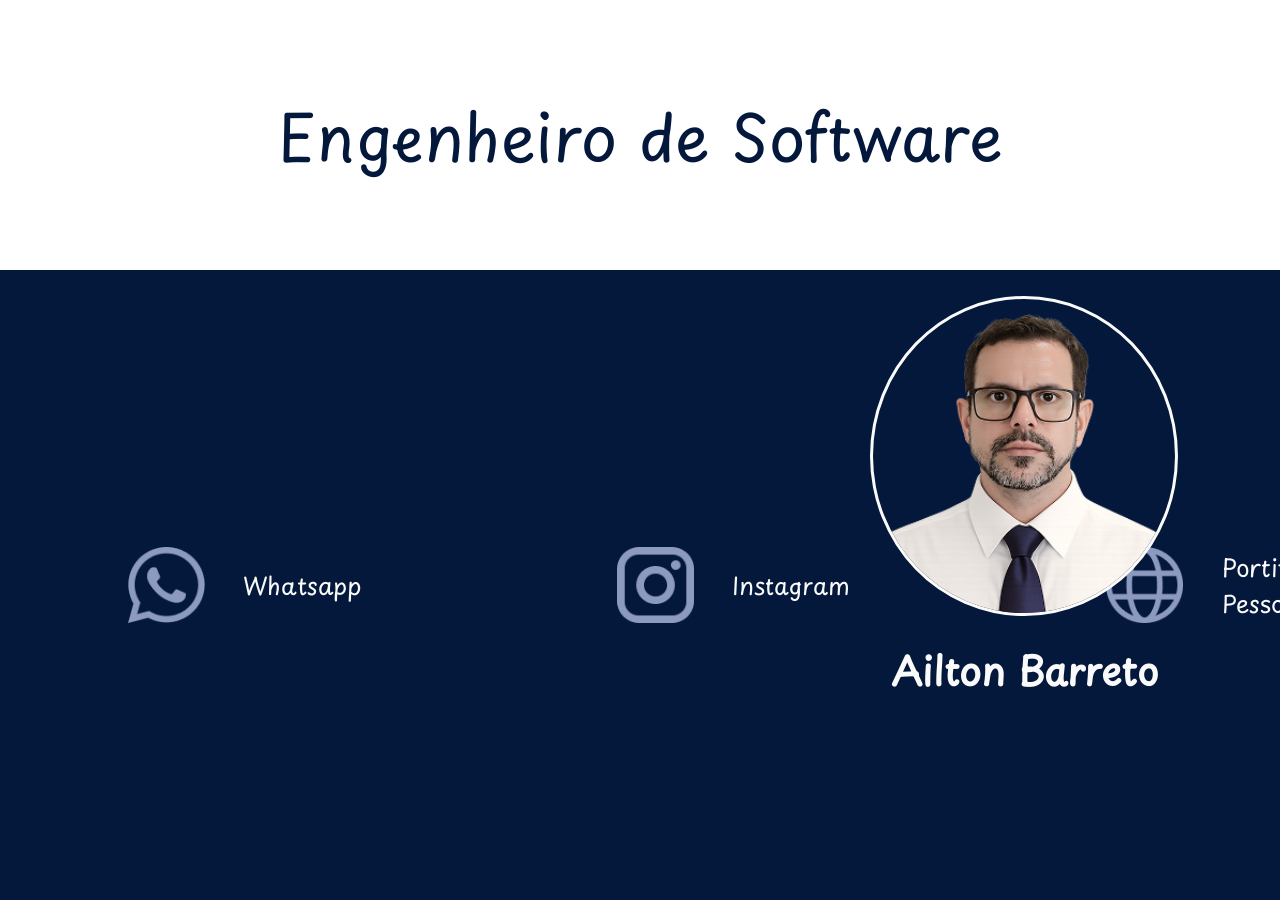
==== ailton-barreto/index.html @ 90d1ba90 "update" ====
<!DOCTYPE html>
<html lang="pt-BR">

<head>
    <meta charset="UTF-8">
    <meta name="viewport" content="width=device-width, initial-scale=1.0">
    <link rel="stylesheet" href="style.css">
    <link href="https://fonts.googleapis.com/css1?family=Material+Symbols+Outlined" rel="stylesheet" />
    <link rel="shortcut icon" href="./img/id-card.png" type="image/x-icon">
    <title>Cartão de Visita</title>
</head>

<body>

    <div class="container">

        <div class="left_side">

            <p>Engenheiro de Software</p>

        </div>

        <div class="right_side">

            <p class="binary">
                1010101010010101010101101010101010101010101000101101000101010101101010<br>
                0101010101001010101010110101010101010101010100010110100010101010110101<br>
                0101010101001010101010110101010101010101010100010110100010101010110101<br>
                1010101010010101010101101010101010101010101000101101000101010101101001<br>
                0101010101001010101010110101010101010101010100010110100010101010110101<br>
                0101010101001010101010110101010101010101010100010110100010101010110101<br>
                0101010101001010101010110101010101010101010100010110100010101010110101<br>
            </p>


            <div class="avatar">

                <img src="./img/avatar.png">

                <h1>Ailton Barreto</h1>

            </div>


            <div class="icons">

                
                <a href="https://wa.me/5516994632838" target="_blank">
                    <img src="./img/whatsapp.png">
                    <p>Whatsapp</p>
                </a>

                <a href="https://www.instagram.com/ailtonbarretodevasconcelos/" target="_blank">
                    <img src="./img/instagram.png">
                    <p>Instagram</p>
                </a>

                <a href="https://ailtonbarreto.com.br" target="_blank">
                    <img src="./img/website.png">
                    <p>Portifólio Pessoal</p>
                </a>

                <a href="https://www.linkedin.com/in/ailtonbarreto/" target="_blank">
                    <img src="./img/linkedin.png">
                    <p>Linkedin</p>
                </a>


            </div>


        </div>

    </div>


</body>

</html>
---- ailton-barreto/style.css ----
:root {
    --bg: #000000;
    --text-color: #fafafa;
    --sphere-color: #04183b;
}

* {
    margin: 0;
    padding: 0;
    border: 0;
    box-sizing: border-box;
    color: var(--text-color);
    text-decoration: none;
}

@font-face {
    font-family: 'MinhaFonte';
    src: url('font/PlaypenSans-Regular.ttf') format('truetype');
    font-weight: normal;
    font-style: normal;
}


body {
    display: flex;
    flex-direction: column;
    justify-content: center;
    text-align: center;
    background-color: var(--bg);
    font-family: 'MinhaFonte', sans-serif;
    height: 100vh;
    /* overflow: hidden; */
}


.avatar {
    display: flex;
    align-items: center;
    flex-direction: column;
    justify-content: flex-start;
    gap: 4vw;
}

.binary {
    position: absolute;
    top: 0;
    left: 5px;
    margin: 0;
    font-family: monospace;
    font-size: 32px;
    line-height: 1.3;
    letter-spacing: 1px;
    color: #8b9abe;
    z-index: 1;
}

.avatar img {
    width: 80%;
    border-radius: 50%;
    background-color: var(--sphere-color);
    border: 3px solid var(--text-color);
    z-index: 2;
}

.container {
    display: grid;
    grid-template-columns: 25% auto;
    flex-direction: row;
    background-color: #fff;
}

.left_side {
    display: flex;
    align-items: center;
    justify-content: center;
    text-align: center;
    height: 100vh;

    p {
        color: #04183b;
        writing-mode: vertical-rl;
        transform: rotate(180deg);
        margin: 0;
        font-size: 10vw;
    }
}

.right_side {
    background-color: #04183b;
    display: flex;
    flex-direction: column;
    height: 100vh;
    justify-content: space-around;
    position: relative;
    overflow: hidden;
    padding: 10vh 0;

    .icons {
        display: flex;
        flex-direction: column;
        justify-content: space-between;
        gap: 6vw;
        text-align: left;
        width: 100%;

        p{
            font-size: 1.5rem;
        }
        
        a{
            display: flex;
            flex-direction: row;
            justify-content: flex-start;
            align-items: center;
            padding: 0 5vw;
            width: 100%;
            gap: 3vw;
        }

        img {
            width: 8vw;
        }
    }

}

/* -------------------------------------------- */

@media (orientation: landscape) {

    .container {
        display: flex;
        flex-direction: column;
    }

    .left_side {
        display: flex;
        align-items: center;
        justify-content: center;
        text-align: center;
        height: 30vh;

        p {
            color: #04183b;
            writing-mode: horizontal-tb;
            transform: rotate(0deg);
            margin: 0;
            font-size: 5vw;
        }
    }

    .right_side {
        display: flex;
        flex-direction: column;
        height: 70vh;

        .icons {
            display: flex;
            flex-direction: row;
            gap: 10vw;
            margin: 5vw;

            img {
                width: 6vw;
            }
        }

    }

    .binary {
        display: none;
    }

    .avatar {
        display: flex;
        position: absolute;
        height: 100%;
        width: 40%;
        right: 0;
        gap: 2vw;

        h1 {
            font-size: 3vw;
        }
    }

    .avatar img {
        width: 60%;
        margin-top: 2vw;

    }

}
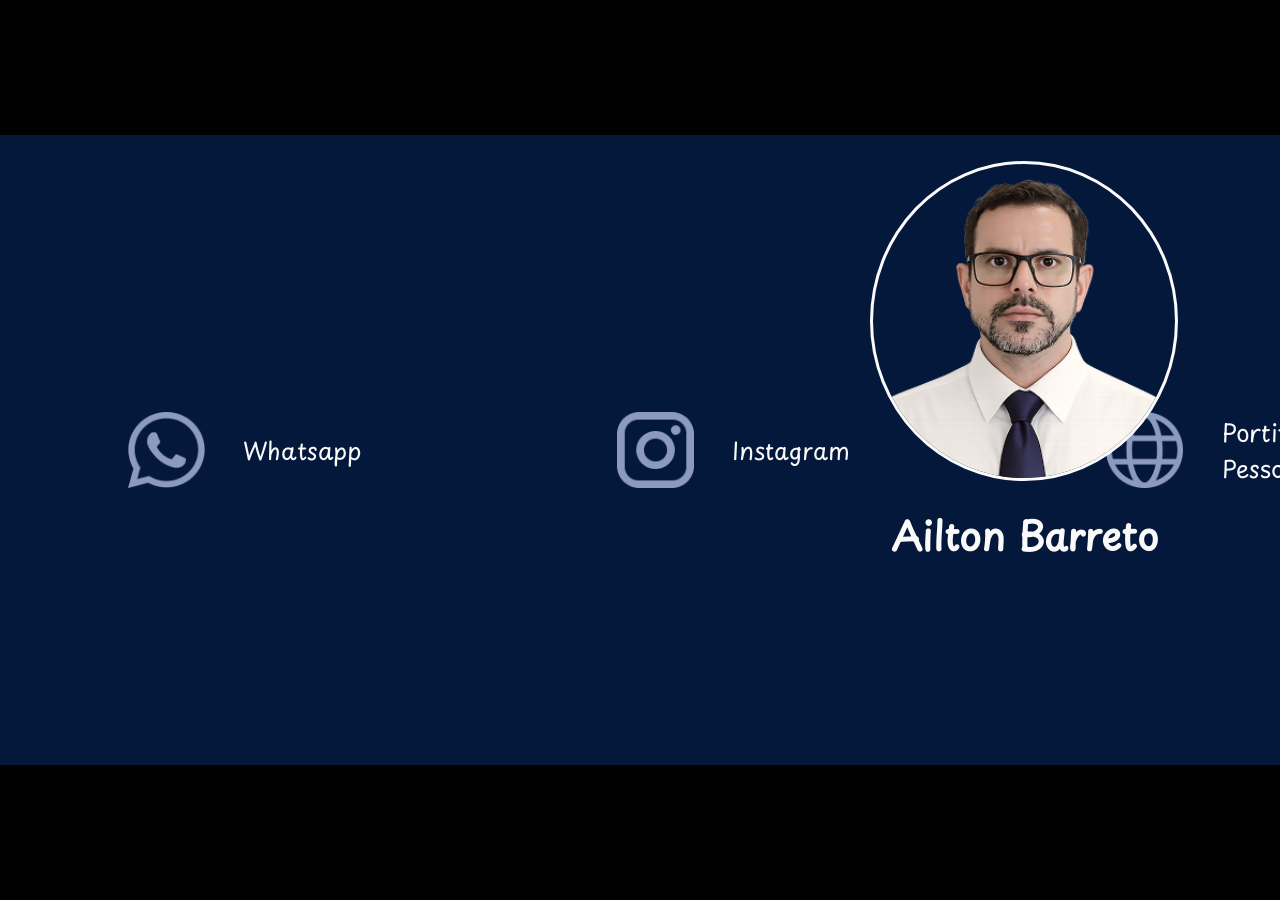
==== commit b47f5900: "update" ====
--- a/ailton-barreto/index.html
+++ b/ailton-barreto/index.html
@@ -14,11 +14,6 @@
 
     <div class="container">
 
-        <div class="left_side">
-
-            <p>Engenheiro de Software</p>
-
-        </div>
 
         <div class="right_side">
 
--- a/ailton-barreto/style.css
+++ b/ailton-barreto/style.css
@@ -55,7 +55,7 @@
 }
 
 .avatar img {
-    width: 80%;
+    width: 70%;
     border-radius: 50%;
     background-color: var(--sphere-color);
     border: 3px solid var(--text-color);
@@ -63,27 +63,11 @@
 }
 
 .container {
-    display: grid;
-    grid-template-columns: 25% auto;
-    flex-direction: row;
-    background-color: #fff;
+    display: flex;
+    flex-direction: column;
+
 }
 
-.left_side {
-    display: flex;
-    align-items: center;
-    justify-content: center;
-    text-align: center;
-    height: 100vh;
-
-    p {
-        color: #04183b;
-        writing-mode: vertical-rl;
-        transform: rotate(180deg);
-        margin: 0;
-        font-size: 10vw;
-    }
-}
 
 .right_side {
     background-color: #04183b;
@@ -133,21 +117,6 @@
         flex-direction: column;
     }
 
-    .left_side {
-        display: flex;
-        align-items: center;
-        justify-content: center;
-        text-align: center;
-        height: 30vh;
-
-        p {
-            color: #04183b;
-            writing-mode: horizontal-tb;
-            transform: rotate(0deg);
-            margin: 0;
-            font-size: 5vw;
-        }
-    }
 
     .right_side {
         display: flex;
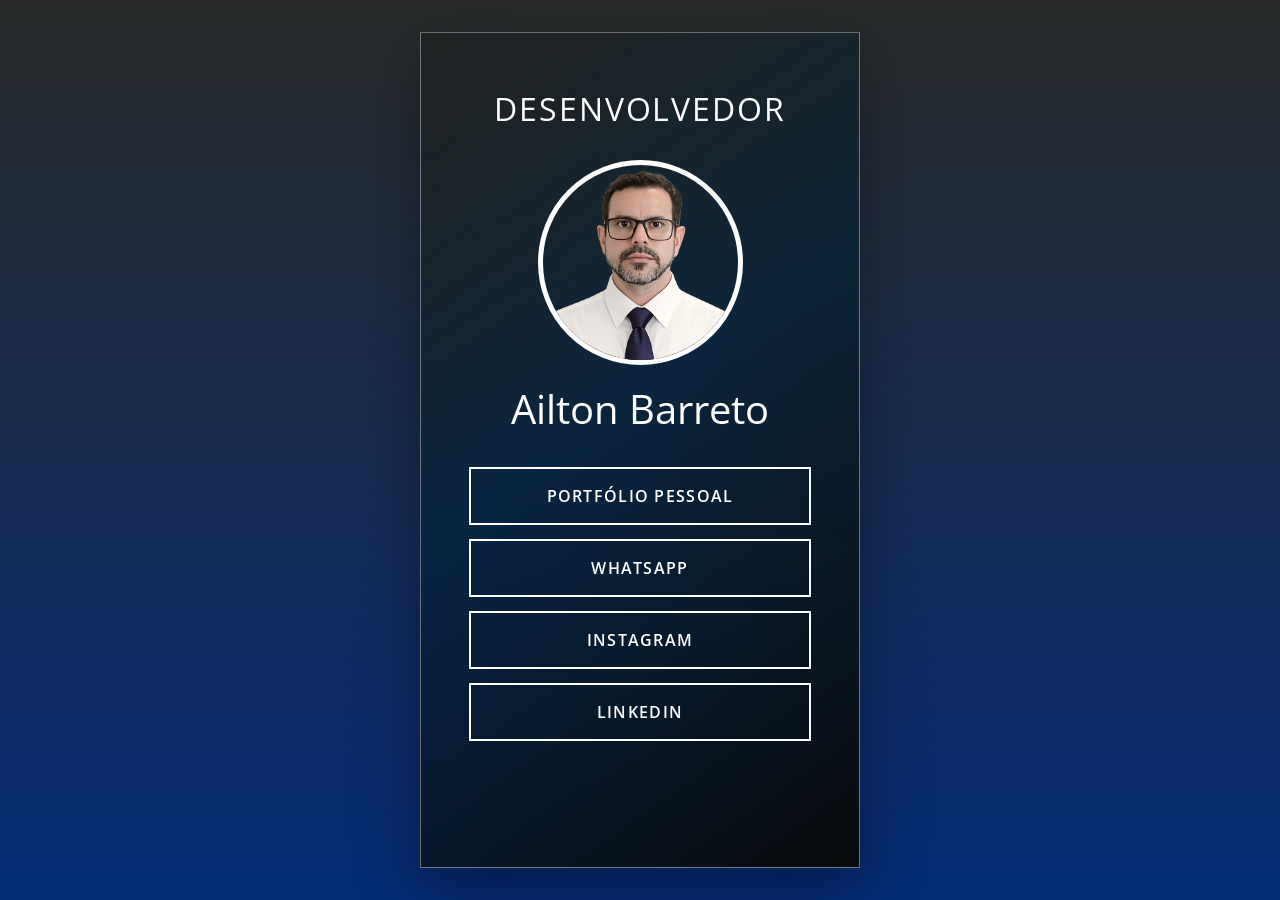
==== commit 7ac1a138: "update css" ====
--- a/ailton-barreto/index.html
+++ b/ailton-barreto/index.html
@@ -4,71 +4,40 @@
 <head>
     <meta charset="UTF-8">
     <meta name="viewport" content="width=device-width, initial-scale=1.0">
+    <link rel="preconnect" href="https://fonts.googleapis.com">
+    <link rel="preconnect" href="https://fonts.gstatic.com" crossorigin>
+    <link href="https://fonts.googleapis.com/css2?family=Open+Sans:wght@400;600;700&display=swap" rel="stylesheet">
     <link rel="stylesheet" href="style.css">
-    <link href="https://fonts.googleapis.com/css1?family=Material+Symbols+Outlined" rel="stylesheet" />
     <link rel="shortcut icon" href="./img/id-card.png" type="image/x-icon">
     <title>Cartão de Visita</title>
 </head>
 
 <body>
-
-    <div class="container">
-
-
-        <div class="right_side">
-
-            <p class="binary">
-                1010101010010101010101101010101010101010101000101101000101010101101010<br>
-                0101010101001010101010110101010101010101010100010110100010101010110101<br>
-                0101010101001010101010110101010101010101010100010110100010101010110101<br>
-                1010101010010101010101101010101010101010101000101101000101010101101001<br>
-                0101010101001010101010110101010101010101010100010110100010101010110101<br>
-                0101010101001010101010110101010101010101010100010110100010101010110101<br>
-                0101010101001010101010110101010101010101010100010110100010101010110101<br>
-            </p>
-
+    <main class="container">
+        <section class="right_side" aria-labelledby="card-title">
+            <h2 class="card-title" id="card-title">Desenvolvedor</h2>
 
             <div class="avatar">
-
-                <img src="./img/avatar.png">
-
+                <img src="./img/avatar.png" alt="Foto de Ailton Barreto">
                 <h1>Ailton Barreto</h1>
-
             </div>
 
-
-            <div class="icons">
-
-                
-                <a href="https://wa.me/5516994632838" target="_blank">
-                    <img src="./img/whatsapp.png">
-                    <p>Whatsapp</p>
+            <nav class="contact-links" aria-label="Links de contato e redes profissionais">
+                <a href="https://ailtonbarreto.com.br" target="_blank" rel="noopener noreferrer">
+                    Portfólio Pessoal
                 </a>
-
-                <a href="https://www.instagram.com/ailtonbarretodevasconcelos/" target="_blank">
-                    <img src="./img/instagram.png">
-                    <p>Instagram</p>
+                <a href="https://wa.me/5516994632838" target="_blank" rel="noopener noreferrer">
+                    WhatsApp
                 </a>
-
-                <a href="https://ailtonbarreto.com.br" target="_blank">
-                    <img src="./img/website.png">
-                    <p>Portifólio Pessoal</p>
+                <a href="https://www.instagram.com/ailtonbarretodevasconcelos/" target="_blank" rel="noopener noreferrer">
+                    Instagram
                 </a>
-
-                <a href="https://www.linkedin.com/in/ailtonbarreto/" target="_blank">
-                    <img src="./img/linkedin.png">
-                    <p>Linkedin</p>
+                <a href="https://www.linkedin.com/in/ailtonbarreto/" target="_blank" rel="noopener noreferrer">
+                    LinkedIn
                 </a>
-
-
-            </div>
-
-
-        </div>
-
-    </div>
-
-
+            </nav>
+        </section>
+    </main>
 </body>
 
 </html>
--- a/ailton-barreto/style.css
+++ b/ailton-barreto/style.css
@@ -1,162 +1,119 @@
 :root {
-    --bg: #000000;
-    --text-color: #fafafa;
-    --sphere-color: #04183b;
+    color-scheme: dark;
+    --gold: #ffffff;
+    --card: #0221359a;
+    --text: #f7f3e8;
 }
 
 * {
+    box-sizing: border-box;
     margin: 0;
     padding: 0;
-    border: 0;
-    box-sizing: border-box;
-    color: var(--text-color);
-    text-decoration: none;
 }
 
-@font-face {
-    font-family: 'MinhaFonte';
-    src: url('font/PlaypenSans-Regular.ttf') format('truetype');
-    font-weight: normal;
-    font-style: normal;
+body {
+    min-height: 100vh;
+    display: flex;
+    justify-content: center;
+    padding: 32px 16px;
+    background: linear-gradient(180deg, #282a29 0%, #042b75 100%);
+    color: var(--text);
+    font-family: "Open Sans", sans-serif;
 }
 
+.container {
+    width: min(100%, 440px);
+}
 
-body {
+.right_side {
+    min-height: min(900px, calc(100vh - 64px));
     display: flex;
     flex-direction: column;
-    justify-content: center;
-    text-align: center;
-    background-color: var(--bg);
-    font-family: 'MinhaFonte', sans-serif;
-    height: 100vh;
-    /* overflow: hidden; */
+    align-items: center;
+    padding: clamp(30px, 7vw, 54px) clamp(24px, 8vw, 48px);
+    background:
+        radial-gradient(ellipse at 100% 55%, rgba(22, 19, 10, 0.08), transparent 35%),
+        linear-gradient(145deg, #202222, var(--card) 45%, #090a0a);
+    border: 1px solid rgba(248, 248, 248, 0.4);
+    box-shadow: 0 20px 60px rgba(0, 0, 0, 0.35);
 }
 
+.card-title {
+    margin-bottom: 30px;
+    color: var(--gold);
+    font-size: clamp(1.35rem, 6vw, 2rem);
+    font-weight: 400;
+    letter-spacing: 0.06em;
+    text-align: center;
+    text-transform: uppercase;
+}
 
 .avatar {
     display: flex;
+    flex-direction: column;
     align-items: center;
-    flex-direction: column;
-    justify-content: flex-start;
-    gap: 4vw;
-}
-
-.binary {
-    position: absolute;
-    top: 0;
-    left: 5px;
-    margin: 0;
-    font-family: monospace;
-    font-size: 32px;
-    line-height: 1.3;
-    letter-spacing: 1px;
-    color: #8b9abe;
-    z-index: 1;
+    gap: 20px;
+    margin-bottom: 34px;
+    text-align: center;
 }
 
 .avatar img {
-    width: 70%;
+    width: clamp(150px, 46vw, 205px);
+    aspect-ratio: 1;
+    border: 5px solid var(--gold);
     border-radius: 50%;
-    background-color: var(--sphere-color);
-    border: 3px solid var(--text-color);
-    z-index: 2;
+    object-fit: cover;
 }
 
-.container {
+.avatar h1 {
+    color: var(--gold);
+    font-size: clamp(1.8rem, 8vw, 2.5rem);
+    font-weight: 400;
+    line-height: 1.2;
+}
+
+.contact-links {
+    width: 100%;
     display: flex;
     flex-direction: column;
-
+    gap: 14px;
 }
 
+.contact-links a {
+    min-height: 58px;
+    display: flex;
+    align-items: center;
+    justify-content: center;
+    padding: 12px 16px;
+    border: 2px solid var(--gold);
+    color: var(--gold);
+    font-size: 1rem;
+    font-weight: 600;
+    letter-spacing: 0.08em;
+    text-align: center;
+    text-decoration: none;
+    text-transform: uppercase;
+    transition: background-color 160ms ease, color 160ms ease;
+}
 
-.right_side {
-    background-color: #04183b;
-    display: flex;
-    flex-direction: column;
-    height: 100vh;
-    justify-content: space-around;
-    position: relative;
-    overflow: hidden;
-    padding: 10vh 0;
+.contact-links a:hover,
+.contact-links a:focus-visible {
+    background-color: var(--gold);
+    color: #171717;
+}
 
-    .icons {
-        display: flex;
-        flex-direction: column;
-        justify-content: space-between;
-        gap: 6vw;
-        text-align: left;
-        width: 100%;
+.contact-links a:focus-visible {
+    outline: 3px solid var(--text);
+    outline-offset: 4px;
+}
 
-        p{
-            font-size: 1.5rem;
-        }
-        
-        a{
-            display: flex;
-            flex-direction: row;
-            justify-content: flex-start;
-            align-items: center;
-            padding: 0 5vw;
-            width: 100%;
-            gap: 3vw;
-        }
-
-        img {
-            width: 8vw;
-        }
+@media (max-width: 360px) {
+    body {
+        padding: 16px 10px;
     }
 
+    .right_side {
+        min-height: calc(100vh - 32px);
+        padding: 28px 20px;
+    }
 }
-
-/* -------------------------------------------- */
-
-@media (orientation: landscape) {
-
-    .container {
-        display: flex;
-        flex-direction: column;
-    }
-
-
-    .right_side {
-        display: flex;
-        flex-direction: column;
-        height: 70vh;
-
-        .icons {
-            display: flex;
-            flex-direction: row;
-            gap: 10vw;
-            margin: 5vw;
-
-            img {
-                width: 6vw;
-            }
-        }
-
-    }
-
-    .binary {
-        display: none;
-    }
-
-    .avatar {
-        display: flex;
-        position: absolute;
-        height: 100%;
-        width: 40%;
-        right: 0;
-        gap: 2vw;
-
-        h1 {
-            font-size: 3vw;
-        }
-    }
-
-    .avatar img {
-        width: 60%;
-        margin-top: 2vw;
-
-    }
-
-}
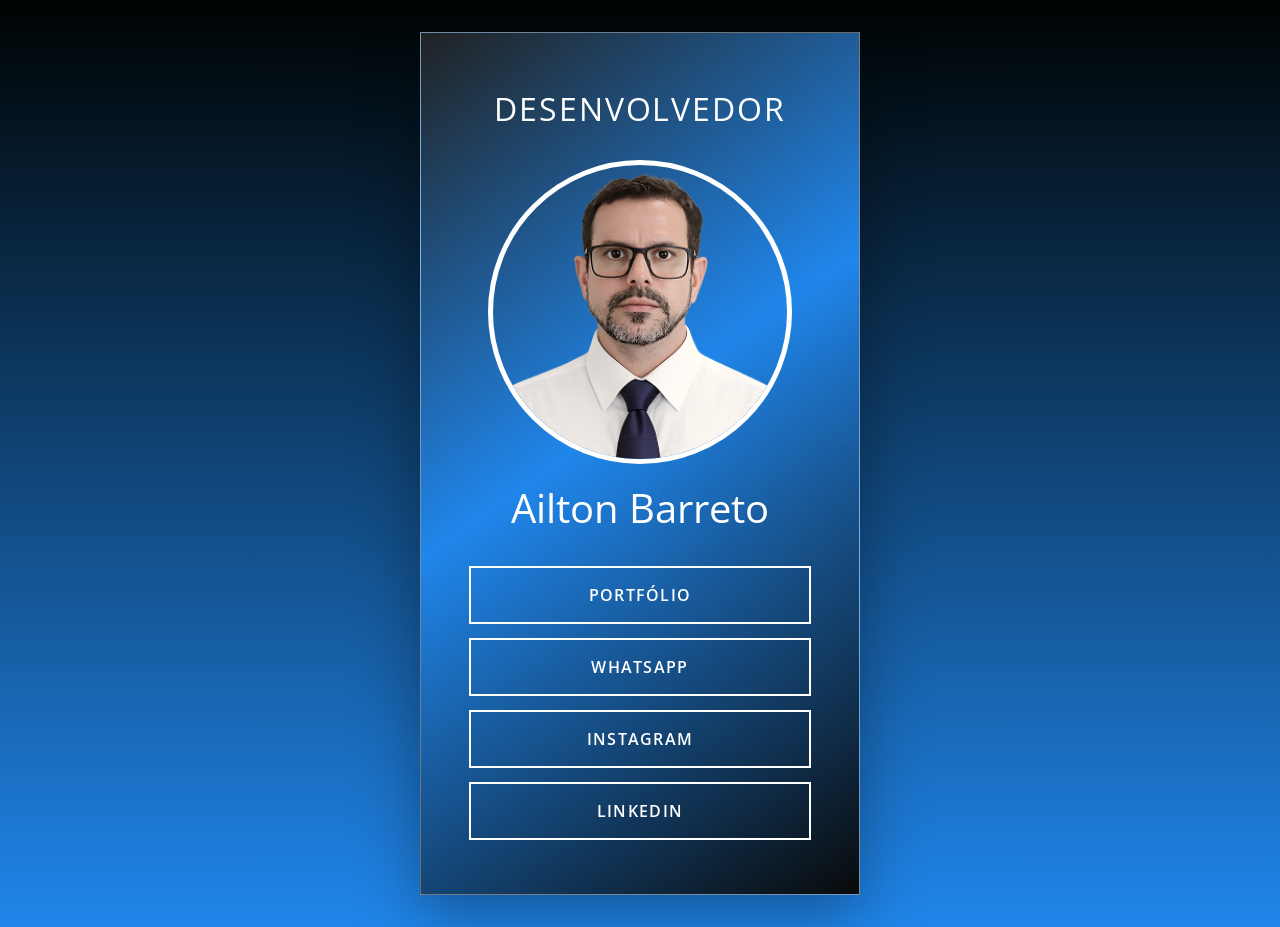
==== commit 8a63911f: "update" ====
--- a/ailton-barreto/index.html
+++ b/ailton-barreto/index.html
@@ -24,7 +24,7 @@
 
             <nav class="contact-links" aria-label="Links de contato e redes profissionais">
                 <a href="https://ailtonbarreto.com.br" target="_blank" rel="noopener noreferrer">
-                    Portfólio Pessoal
+                    Portfólio
                 </a>
                 <a href="https://wa.me/5516994632838" target="_blank" rel="noopener noreferrer">
                     WhatsApp
--- a/ailton-barreto/style.css
+++ b/ailton-barreto/style.css
@@ -1,7 +1,7 @@
 :root {
     color-scheme: dark;
     --gold: #ffffff;
-    --card: #0221359a;
+    --card: #2086EB;
     --text: #f7f3e8;
 }
 
@@ -16,7 +16,7 @@
     display: flex;
     justify-content: center;
     padding: 32px 16px;
-    background: linear-gradient(180deg, #282a29 0%, #042b75 100%);
+    background: linear-gradient(180deg, #000302 0%, #2086EB 100%);
     color: var(--text);
     font-family: "Open Sans", sans-serif;
 }
@@ -58,7 +58,7 @@
 }
 
 .avatar img {
-    width: clamp(150px, 46vw, 205px);
+    width: clamp(150px, 205px);
     aspect-ratio: 1;
     border: 5px solid var(--gold);
     border-radius: 50%;
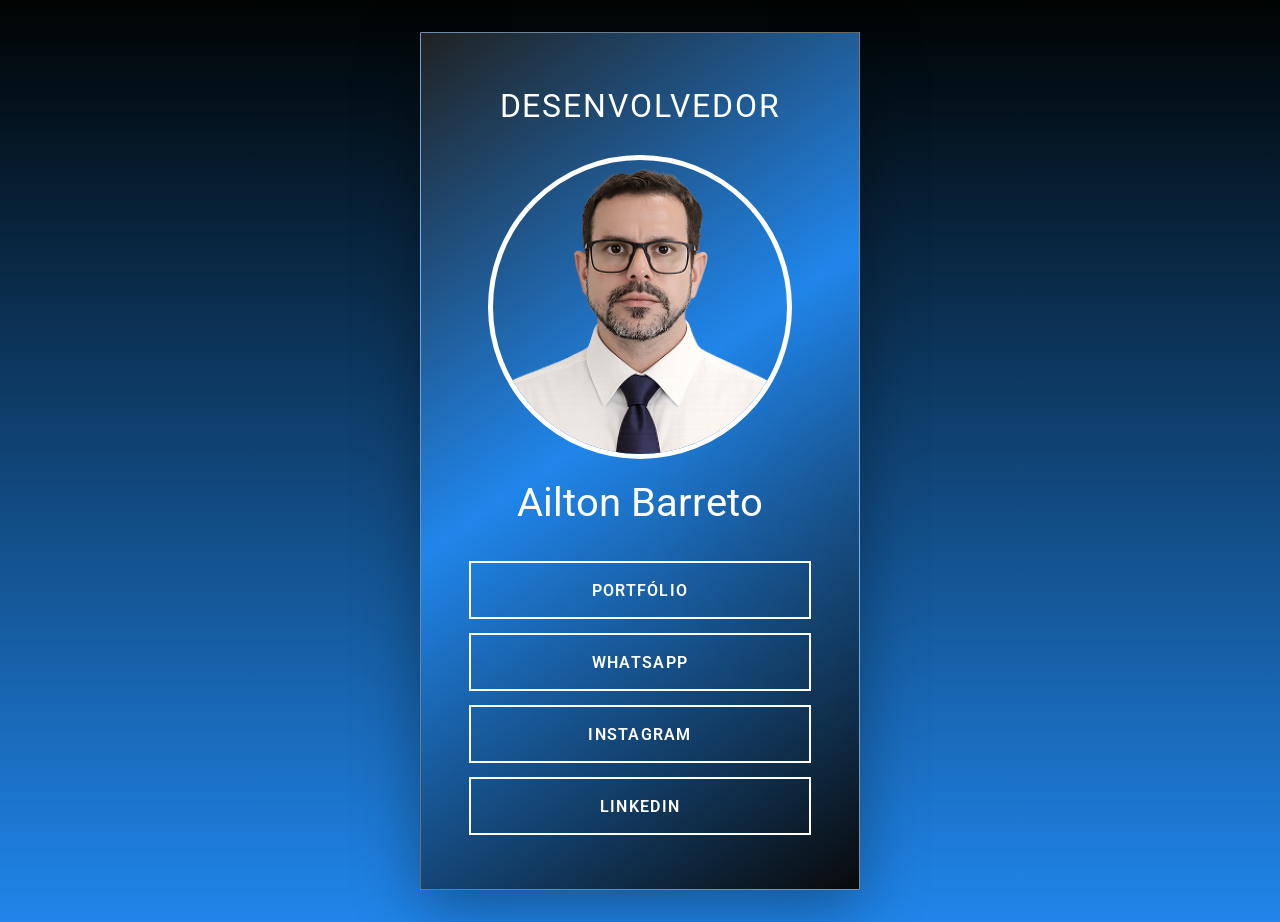
==== commit a04b7767: "update" ====
--- a/ailton-barreto/index.html
+++ b/ailton-barreto/index.html
@@ -4,9 +4,6 @@
 <head>
     <meta charset="UTF-8">
     <meta name="viewport" content="width=device-width, initial-scale=1.0">
-    <link rel="preconnect" href="https://fonts.googleapis.com">
-    <link rel="preconnect" href="https://fonts.gstatic.com" crossorigin>
-    <link href="https://fonts.googleapis.com/css2?family=Open+Sans:wght@400;600;700&display=swap" rel="stylesheet">
     <link rel="stylesheet" href="style.css">
     <link rel="shortcut icon" href="./img/id-card.png" type="image/x-icon">
     <title>Cartão de Visita</title>
--- a/ailton-barreto/style.css
+++ b/ailton-barreto/style.css
@@ -1,9 +1,12 @@
+@import url('https://fonts.googleapis.com/css2?family=Open+Sans:ital,wght@0,300..800;1,300..800&family=Playwrite+NZ+Basic:wght@100..400&family=Roboto:ital,wght@0,100..900;1,100..900&display=swap');
+
 :root {
     color-scheme: dark;
     --gold: #ffffff;
     --card: #2086EB;
     --text: #f7f3e8;
 }
+
 
 * {
     box-sizing: border-box;
@@ -18,7 +21,7 @@
     padding: 32px 16px;
     background: linear-gradient(180deg, #000302 0%, #2086EB 100%);
     color: var(--text);
-    font-family: "Open Sans", sans-serif;
+    font-family: "Roboto", sans-serif;
 }
 
 .container {
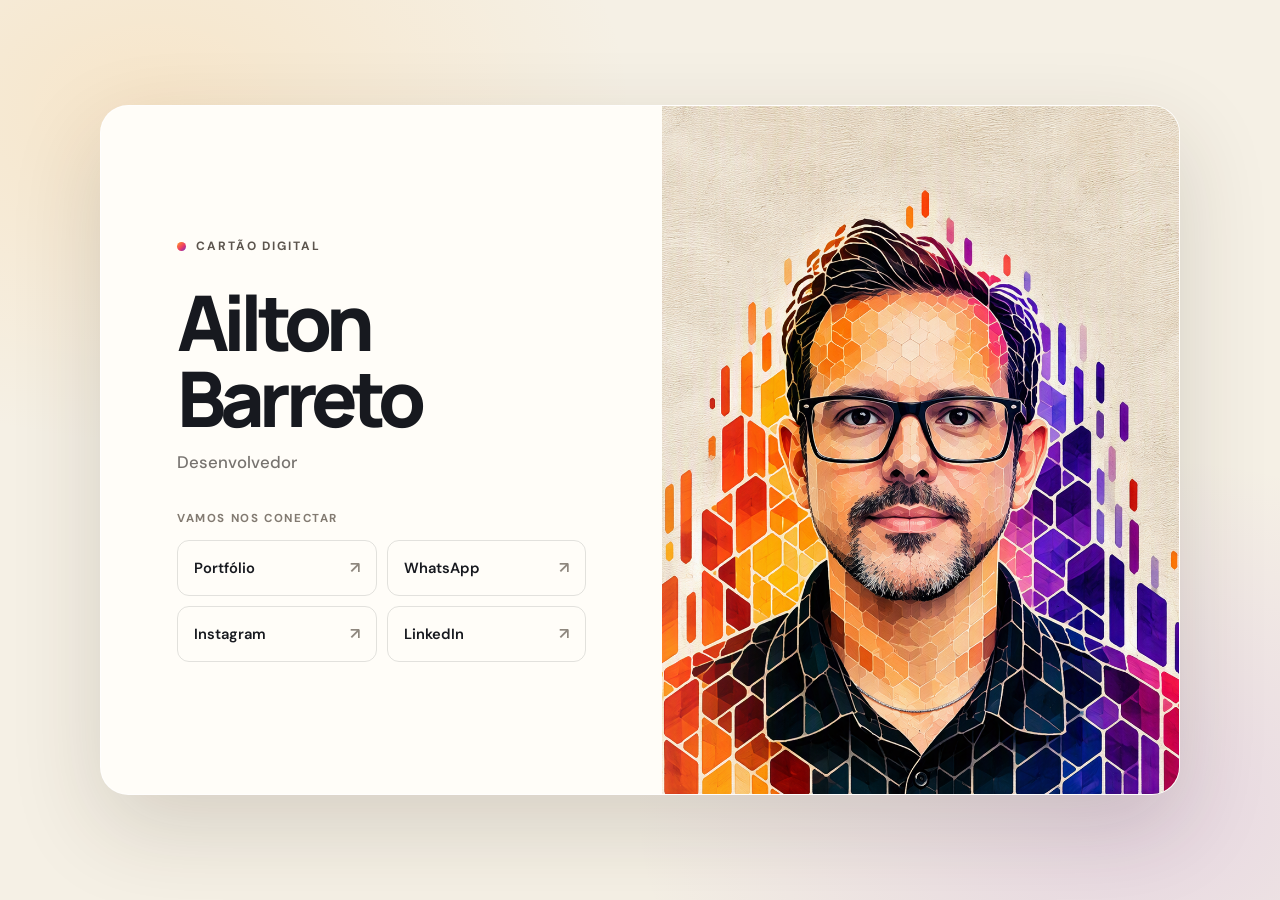
==== commit fa3ef2b8: "update" ====
--- a/ailton-barreto/index.html
+++ b/ailton-barreto/index.html
@@ -12,27 +12,34 @@
 <body>
     <main class="container">
         <section class="right_side" aria-labelledby="card-title">
-            <h2 class="card-title" id="card-title">Desenvolvedor</h2>
+            <div class="profile-content">
+                <h2 class="card-title" id="card-title">Cartão digital</h2>
 
-            <div class="avatar">
-                <img src="./img/avatar.png" alt="Foto de Ailton Barreto">
-                <h1>Ailton Barreto</h1>
+                <div class="avatar">
+                    <h1>Ailton Barreto</h1>
+                    <p class="role">Desenvolvedor</p>
+                </div>
+
+                <p class="contact-heading">Vamos nos conectar</p>
+                <nav class="contact-links" aria-label="Links de contato e redes profissionais">
+                    <a href="https://ailtonbarreto.com.br" target="_blank" rel="noopener noreferrer">
+                        Portfólio
+                    </a>
+                    <a href="https://wa.me/5516994632838" target="_blank" rel="noopener noreferrer">
+                        WhatsApp
+                    </a>
+                    <a href="https://www.instagram.com/ailtonbarretodevasconcelos/" target="_blank" rel="noopener noreferrer">
+                        Instagram
+                    </a>
+                    <a href="https://www.linkedin.com/in/ailtonbarreto/" target="_blank" rel="noopener noreferrer">
+                        LinkedIn
+                    </a>
+                </nav>
             </div>
 
-            <nav class="contact-links" aria-label="Links de contato e redes profissionais">
-                <a href="https://ailtonbarreto.com.br" target="_blank" rel="noopener noreferrer">
-                    Portfólio
-                </a>
-                <a href="https://wa.me/5516994632838" target="_blank" rel="noopener noreferrer">
-                    WhatsApp
-                </a>
-                <a href="https://www.instagram.com/ailtonbarretodevasconcelos/" target="_blank" rel="noopener noreferrer">
-                    Instagram
-                </a>
-                <a href="https://www.linkedin.com/in/ailtonbarreto/" target="_blank" rel="noopener noreferrer">
-                    LinkedIn
-                </a>
-            </nav>
+            <div class="portrait">
+                <img src="./img/Designer%20(2).png" alt="Retrato artístico de Ailton Barreto com fundo geométrico colorido">
+            </div>
         </section>
     </main>
 </body>
--- a/ailton-barreto/style.css
+++ b/ailton-barreto/style.css
@@ -1,12 +1,13 @@
-@import url('https://fonts.googleapis.com/css2?family=Open+Sans:ital,wght@0,300..800;1,300..800&family=Playwrite+NZ+Basic:wght@100..400&family=Roboto:ital,wght@0,100..900;1,100..900&display=swap');
+@import url('https://fonts.googleapis.com/css2?family=DM+Sans:wght@400;500;600;700&family=Manrope:wght@400;500;600;700;800&display=swap');
 
 :root {
-    color-scheme: dark;
-    --gold: #ffffff;
-    --card: #2086EB;
-    --text: #f7f3e8;
-}
-
+    color-scheme: light;
+    --ink: #17191f;
+    --muted: #77736f;
+    --paper: #f5f0e5;
+    --accent: #ff6a24;
+    --line: rgba(23, 25, 31, 0.12);
+}
 
 * {
     box-sizing: border-box;
@@ -16,107 +17,206 @@
 
 body {
     min-height: 100vh;
-    display: flex;
-    justify-content: center;
-    padding: 32px 16px;
-    background: linear-gradient(180deg, #000302 0%, #2086EB 100%);
-    color: var(--text);
-    font-family: "Roboto", sans-serif;
+    display: grid;
+    place-items: center;
+    padding: clamp(18px, 5vw, 64px);
+    background:
+        radial-gradient(ellipse at 12% 12%, rgba(255, 186, 90, 0.2), transparent 30%),
+        radial-gradient(ellipse at 88% 90%, rgba(150, 69, 205, 0.15), transparent 31%),
+        var(--paper);
+    color: var(--ink);
+    font-family: "DM Sans", sans-serif;
 }
 
 .container {
-    width: min(100%, 440px);
+    width: min(100%, 1080px);
 }
 
 .right_side {
-    min-height: min(900px, calc(100vh - 64px));
+    min-height: min(690px, calc(100vh - 64px));
+    display: grid;
+    grid-template-columns: 1fr 0.92fr;
+    overflow: hidden;
+    background: #fffdf8;
+    border: 1px solid rgba(255, 255, 255, 0.8);
+    border-radius: 28px;
+    box-shadow: 0 32px 90px rgba(49, 37, 25, 0.16);
+}
+
+.profile-content {
     display: flex;
     flex-direction: column;
+    align-items: flex-start;
+    justify-content: center;
+    padding: clamp(34px, 6vw, 76px);
+}
+
+.card-title {
+    display: inline-flex;
     align-items: center;
-    padding: clamp(30px, 7vw, 54px) clamp(24px, 8vw, 48px);
-    background:
-        radial-gradient(ellipse at 100% 55%, rgba(22, 19, 10, 0.08), transparent 35%),
-        linear-gradient(145deg, #202222, var(--card) 45%, #090a0a);
-    border: 1px solid rgba(248, 248, 248, 0.4);
-    box-shadow: 0 20px 60px rgba(0, 0, 0, 0.35);
-}
-
-.card-title {
+    gap: 10px;
     margin-bottom: 30px;
-    color: var(--gold);
-    font-size: clamp(1.35rem, 6vw, 2rem);
-    font-weight: 400;
-    letter-spacing: 0.06em;
-    text-align: center;
+    color: #5c554e;
+    font-size: 0.75rem;
+    font-weight: 700;
+    letter-spacing: 0.16em;
     text-transform: uppercase;
 }
 
+.card-title::before {
+    width: 9px;
+    height: 9px;
+    border-radius: 50%;
+    background: linear-gradient(135deg, #ff9a24, #ef3d62 55%, #7228c4);
+    content: "";
+}
+
 .avatar {
-    display: flex;
-    flex-direction: column;
-    align-items: center;
-    gap: 20px;
-    margin-bottom: 34px;
-    text-align: center;
-}
-
-.avatar img {
-    width: clamp(150px, 205px);
-    aspect-ratio: 1;
-    border: 5px solid var(--gold);
-    border-radius: 50%;
-    object-fit: cover;
+    margin-bottom: 38px;
 }
 
 .avatar h1 {
-    color: var(--gold);
-    font-size: clamp(1.8rem, 8vw, 2.5rem);
-    font-weight: 400;
-    line-height: 1.2;
+    font-family: "Manrope", sans-serif;
+    font-size: clamp(2.8rem, 6vw, 5rem);
+    font-weight: 800;
+    letter-spacing: -0.075em;
+    line-height: 0.98;
+}
+
+.role {
+    margin-top: 16px;
+    color: var(--muted);
+    font-size: 1.05rem;
+    font-weight: 500;
+}
+
+.contact-heading {
+    margin-bottom: 14px;
+    color: #827a71;
+    font-size: 0.72rem;
+    font-weight: 700;
+    letter-spacing: 0.14em;
+    text-transform: uppercase;
 }
 
 .contact-links {
     width: 100%;
-    display: flex;
-    flex-direction: column;
-    gap: 14px;
+    display: grid;
+    grid-template-columns: repeat(2, minmax(0, 1fr));
+    gap: 10px;
 }
 
 .contact-links a {
-    min-height: 58px;
+    min-height: 56px;
     display: flex;
     align-items: center;
-    justify-content: center;
-    padding: 12px 16px;
-    border: 2px solid var(--gold);
-    color: var(--gold);
+    justify-content: space-between;
+    gap: 10px;
+    padding: 0 16px;
+    border: 1px solid var(--line);
+    border-radius: 12px;
+    color: var(--ink);
+    font-size: 0.92rem;
+    font-weight: 600;
+    text-decoration: none;
+    transition: transform 160ms ease, border-color 160ms ease, background-color 160ms ease;
+}
+
+.contact-links a::after {
+    color: #8e877e;
+    content: "↗";
     font-size: 1rem;
-    font-weight: 600;
-    letter-spacing: 0.08em;
-    text-align: center;
-    text-decoration: none;
-    text-transform: uppercase;
-    transition: background-color 160ms ease, color 160ms ease;
-}
-
-.contact-links a:hover,
+    transition: color 160ms ease;
+}
+
+.contact-links a:hover {
+    transform: translateY(-2px);
+    border-color: rgba(255, 106, 36, 0.45);
+    background: #fff8f1;
+}
+
+.contact-links a:hover::after {
+    color: var(--accent);
+}
+
 .contact-links a:focus-visible {
-    background-color: var(--gold);
-    color: #171717;
-}
-
-.contact-links a:focus-visible {
-    outline: 3px solid var(--text);
-    outline-offset: 4px;
-}
-
-@media (max-width: 360px) {
+    outline: 3px solid rgba(255, 106, 36, 0.55);
+    outline-offset: 3px;
+}
+
+.portrait {
+    position: relative;
+    min-height: 100%;
+    overflow: hidden;
+    background: #f4e8d1;
+}
+
+.portrait::after {
+    position: absolute;
+    inset: 0;
+    background: linear-gradient(90deg, rgba(255, 253, 248, 0.12), transparent 24%);
+    content: "";
+    pointer-events: none;
+}
+
+.portrait img {
+    width: 100%;
+    height: 100%;
+    position: absolute;
+    inset: 0;
+    object-fit: cover;
+    object-position: center;
+}
+
+@media (max-width: 700px) {
     body {
-        padding: 16px 10px;
+        padding: 18px;
     }
 
     .right_side {
-        min-height: calc(100vh - 32px);
-        padding: 28px 20px;
-    }
-}
+        min-height: 0;
+        grid-template-columns: 1fr;
+        border-radius: 22px;
+    }
+
+    .portrait {
+        min-height: 0;
+        height: clamp(250px, 70vw, 390px);
+        grid-row: 1;
+    }
+
+    .portrait img {
+        object-position: center 60%;
+    }
+
+    .portrait::after {
+        background: linear-gradient(0deg, rgba(255, 253, 248, 0.16), transparent 35%);
+    }
+
+    .profile-content {
+        padding: clamp(28px, 8vw, 44px);
+    }
+
+    .card-title {
+        margin-bottom: 22px;
+    }
+
+    .avatar {
+        margin-bottom: 30px;
+    }
+}
+
+@media (max-width: 380px) {
+    .contact-links {
+        grid-template-columns: 1fr;
+    }
+}
+
+@media (prefers-reduced-motion: reduce) {
+    *,
+    *::before,
+    *::after {
+        scroll-behavior: auto !important;
+        transition-duration: 0.01ms !important;
+    }
+}
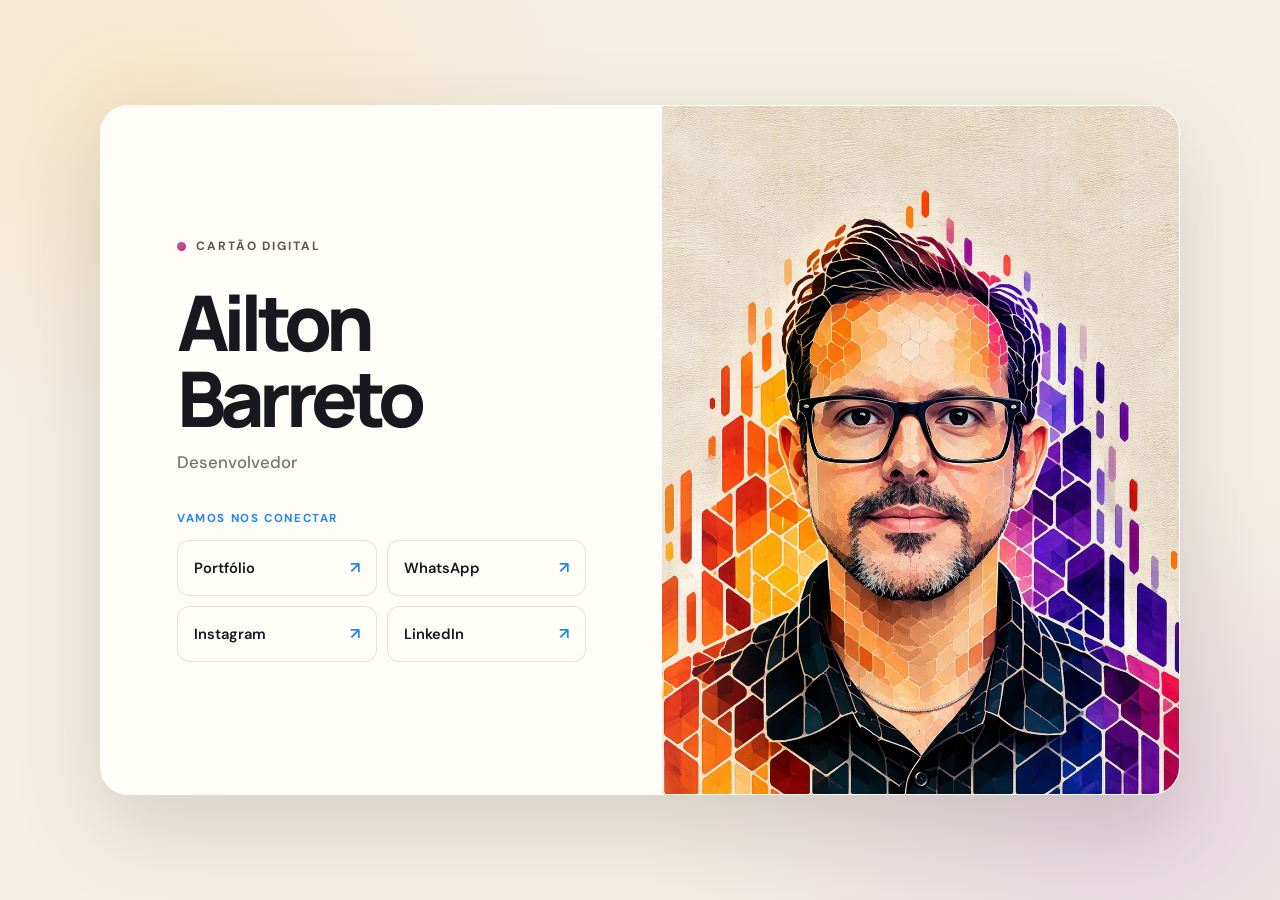
==== commit 400662c4: "update" ====
--- a/ailton-barreto/index.html
+++ b/ailton-barreto/index.html
@@ -38,7 +38,7 @@
             </div>
 
             <div class="portrait">
-                <img src="./img/Designer%20(2).png" alt="Retrato artístico de Ailton Barreto com fundo geométrico colorido">
+                <img src="./img/avatar.webp" alt="Retrato">
             </div>
         </section>
     </main>
--- a/ailton-barreto/style.css
+++ b/ailton-barreto/style.css
@@ -5,7 +5,7 @@
     --ink: #17191f;
     --muted: #77736f;
     --paper: #f5f0e5;
-    --accent: #ff6a24;
+    --accent: #2086EB;
     --line: rgba(23, 25, 31, 0.12);
 }
 
@@ -67,7 +67,7 @@
     width: 9px;
     height: 9px;
     border-radius: 50%;
-    background: linear-gradient(135deg, #ff9a24, #ef3d62 55%, #7228c4);
+    background: linear-gradient(135deg, #2086EB, #ef3d62 55%, #7228c4);
     content: "";
 }
 
@@ -92,7 +92,7 @@
 
 .contact-heading {
     margin-bottom: 14px;
-    color: #827a71;
+    color: #2086EB;
     font-size: 0.72rem;
     font-weight: 700;
     letter-spacing: 0.14em;
@@ -123,7 +123,7 @@
 }
 
 .contact-links a::after {
-    color: #8e877e;
+    color: #2086EB;
     content: "↗";
     font-size: 1rem;
     transition: color 160ms ease;
@@ -131,7 +131,7 @@
 
 .contact-links a:hover {
     transform: translateY(-2px);
-    border-color: rgba(255, 106, 36, 0.45);
+    border-color: #2086EB;
     background: #fff8f1;
 }
 
@@ -140,7 +140,7 @@
 }
 
 .contact-links a:focus-visible {
-    outline: 3px solid rgba(255, 106, 36, 0.55);
+    outline: 3px solid #2086EB;
     outline-offset: 3px;
 }
 
@@ -148,7 +148,6 @@
     position: relative;
     min-height: 100%;
     overflow: hidden;
-    background: #f4e8d1;
 }
 
 .portrait::after {
@@ -174,14 +173,14 @@
     }
 
     .right_side {
-        min-height: 0;
+        min-height: calc(100svh - 50px);
         grid-template-columns: 1fr;
         border-radius: 22px;
     }
 
     .portrait {
         min-height: 0;
-        height: clamp(250px, 70vw, 390px);
+        height: clamp(300px, 115vw, 450px);
         grid-row: 1;
     }
 
